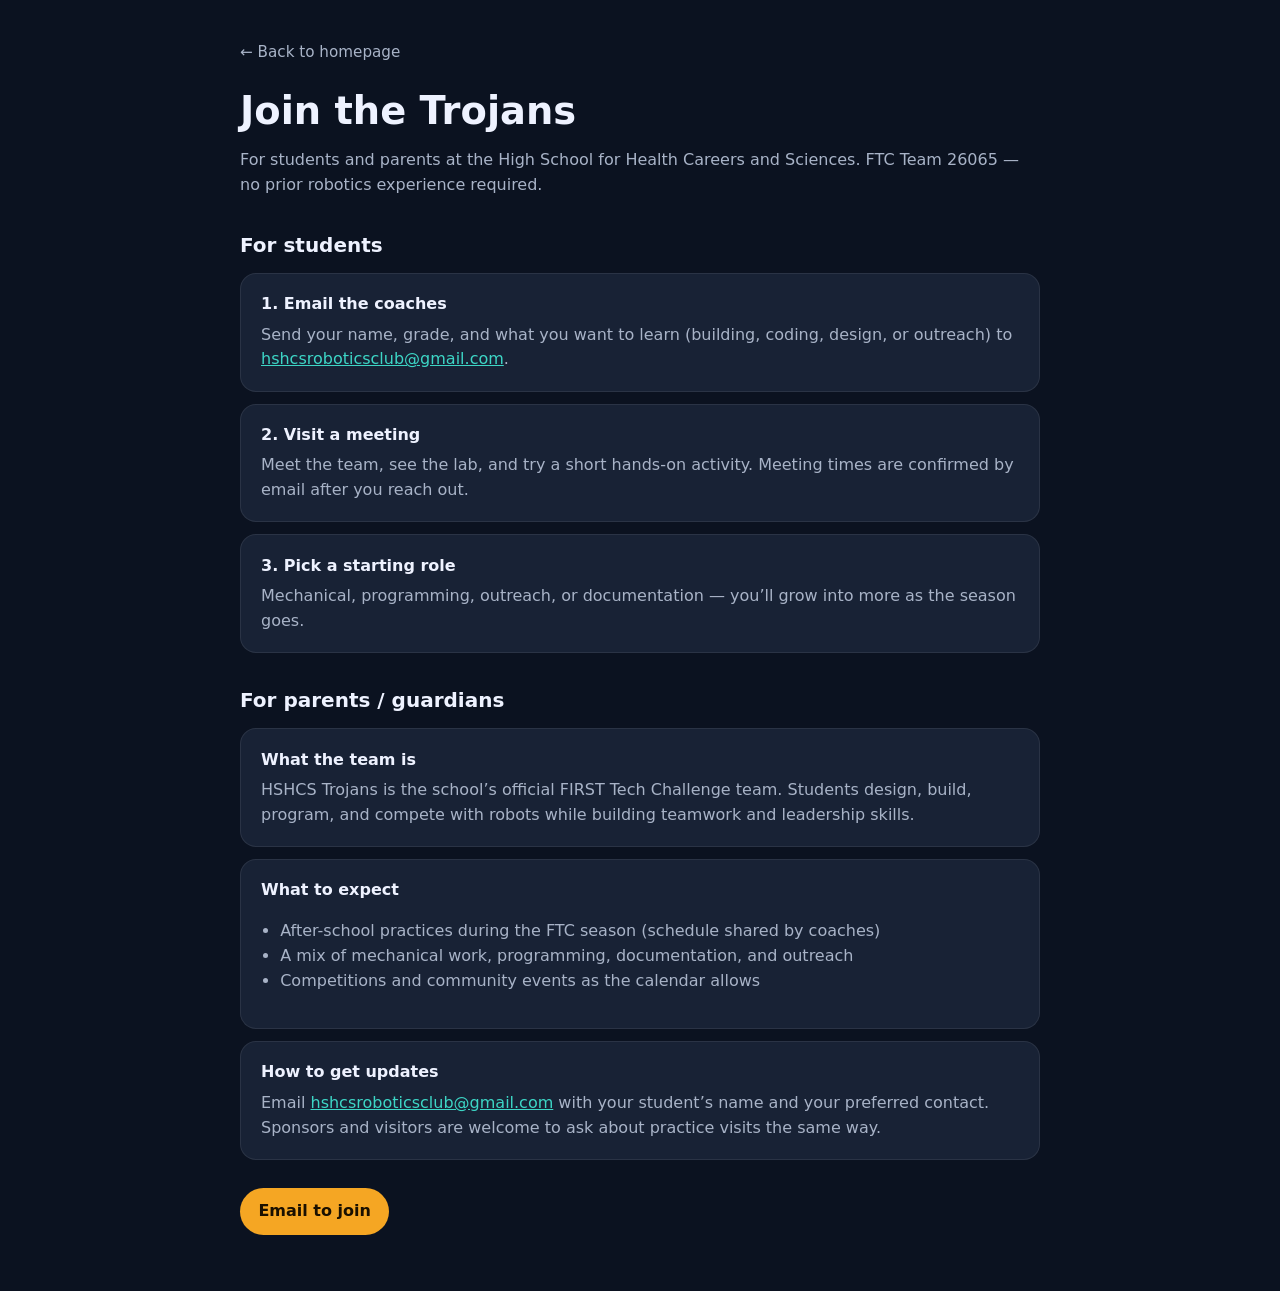
==== join.html @ bd502b24 "Redesign homepage; add join, sponsors, robots, sitemap, favicon" ====
<!DOCTYPE html>
<html lang="en">
<head>
  <meta charset="utf-8" />
  <meta name="viewport" content="width=device-width, initial-scale=1" />
  <title>Join &amp; Parents | HSHCS Trojans FTC 26065</title>
  <meta name="description" content="How students join HSHCS Trojans FTC Team 26065, and what parents need to know." />
  <meta name="theme-color" content="#0b1220" />
  <style>
    :root {
      --bg: #0b1220; --surface: #121a2b; --card: #182235; --text: #eef2ff;
      --muted: #a8b3c7; --accent: #f5a623; --accent-2: #3dd6c6;
      --line: rgba(255,255,255,0.08); --radius: 16px; --max: 800px;
      --font: "Segoe UI", system-ui, -apple-system, sans-serif;
    }
    * { box-sizing: border-box; }
    body { margin: 0; font-family: var(--font); background: var(--bg); color: var(--text); line-height: 1.55; }
    a { color: var(--accent-2); }
    .wrap { width: min(var(--max), calc(100% - 2rem)); margin: 0 auto; padding: 2.5rem 0 3.5rem; }
    .back { color: var(--muted); text-decoration: none; font-size: 0.95rem; }
    .back:hover { color: var(--text); }
    h1 { font-size: clamp(1.8rem, 4vw, 2.4rem); margin: 1rem 0 0.5rem; }
    .lede { color: var(--muted); margin: 0 0 2rem; }
    h2 { margin: 2rem 0 0.75rem; font-size: 1.25rem; }
    .card { background: var(--card); border: 1px solid var(--line); border-radius: var(--radius); padding: 1.15rem 1.25rem; margin: 0.75rem 0; }
    .card p { margin: 0.35rem 0 0; color: var(--muted); }
    .btn {
      display: inline-flex; margin-top: 1rem; background: var(--accent); color: #1a1000;
      font-weight: 700; text-decoration: none; border-radius: 999px; padding: 0.7rem 1.15rem;
    }
    ul { color: var(--muted); padding-left: 1.2rem; }
  </style>
</head>
<body>
  <div class="wrap">
    <a class="back" href="index.html">← Back to homepage</a>
    <h1>Join the Trojans</h1>
    <p class="lede">For students and parents at the High School for Health Careers and Sciences. FTC Team 26065 — no prior robotics experience required.</p>

    <h2>For students</h2>
    <div class="card"><strong>1. Email the coaches</strong><p>Send your name, grade, and what you want to learn (building, coding, design, or outreach) to <a href="mailto:hshcsroboticsclub@gmail.com">hshcsroboticsclub@gmail.com</a>.</p></div>
    <div class="card"><strong>2. Visit a meeting</strong><p>Meet the team, see the lab, and try a short hands-on activity. Meeting times are confirmed by email after you reach out.</p></div>
    <div class="card"><strong>3. Pick a starting role</strong><p>Mechanical, programming, outreach, or documentation — you’ll grow into more as the season goes.</p></div>

    <h2>For parents / guardians</h2>
    <div class="card">
      <strong>What the team is</strong>
      <p>HSHCS Trojans is the school’s official FIRST Tech Challenge team. Students design, build, program, and compete with robots while building teamwork and leadership skills.</p>
    </div>
    <div class="card">
      <strong>What to expect</strong>
      <ul>
        <li>After-school practices during the FTC season (schedule shared by coaches)</li>
        <li>A mix of mechanical work, programming, documentation, and outreach</li>
        <li>Competitions and community events as the calendar allows</li>
      </ul>
    </div>
    <div class="card">
      <strong>How to get updates</strong>
      <p>Email <a href="mailto:hshcsroboticsclub@gmail.com">hshcsroboticsclub@gmail.com</a> with your student’s name and your preferred contact. Sponsors and visitors are welcome to ask about practice visits the same way.</p>
    </div>

    <a class="btn" href="mailto:hshcsroboticsclub@gmail.com?subject=Join%20HSHCS%20Trojans%20FTC%2026065">Email to join</a>
  </div>
</body>
</html>
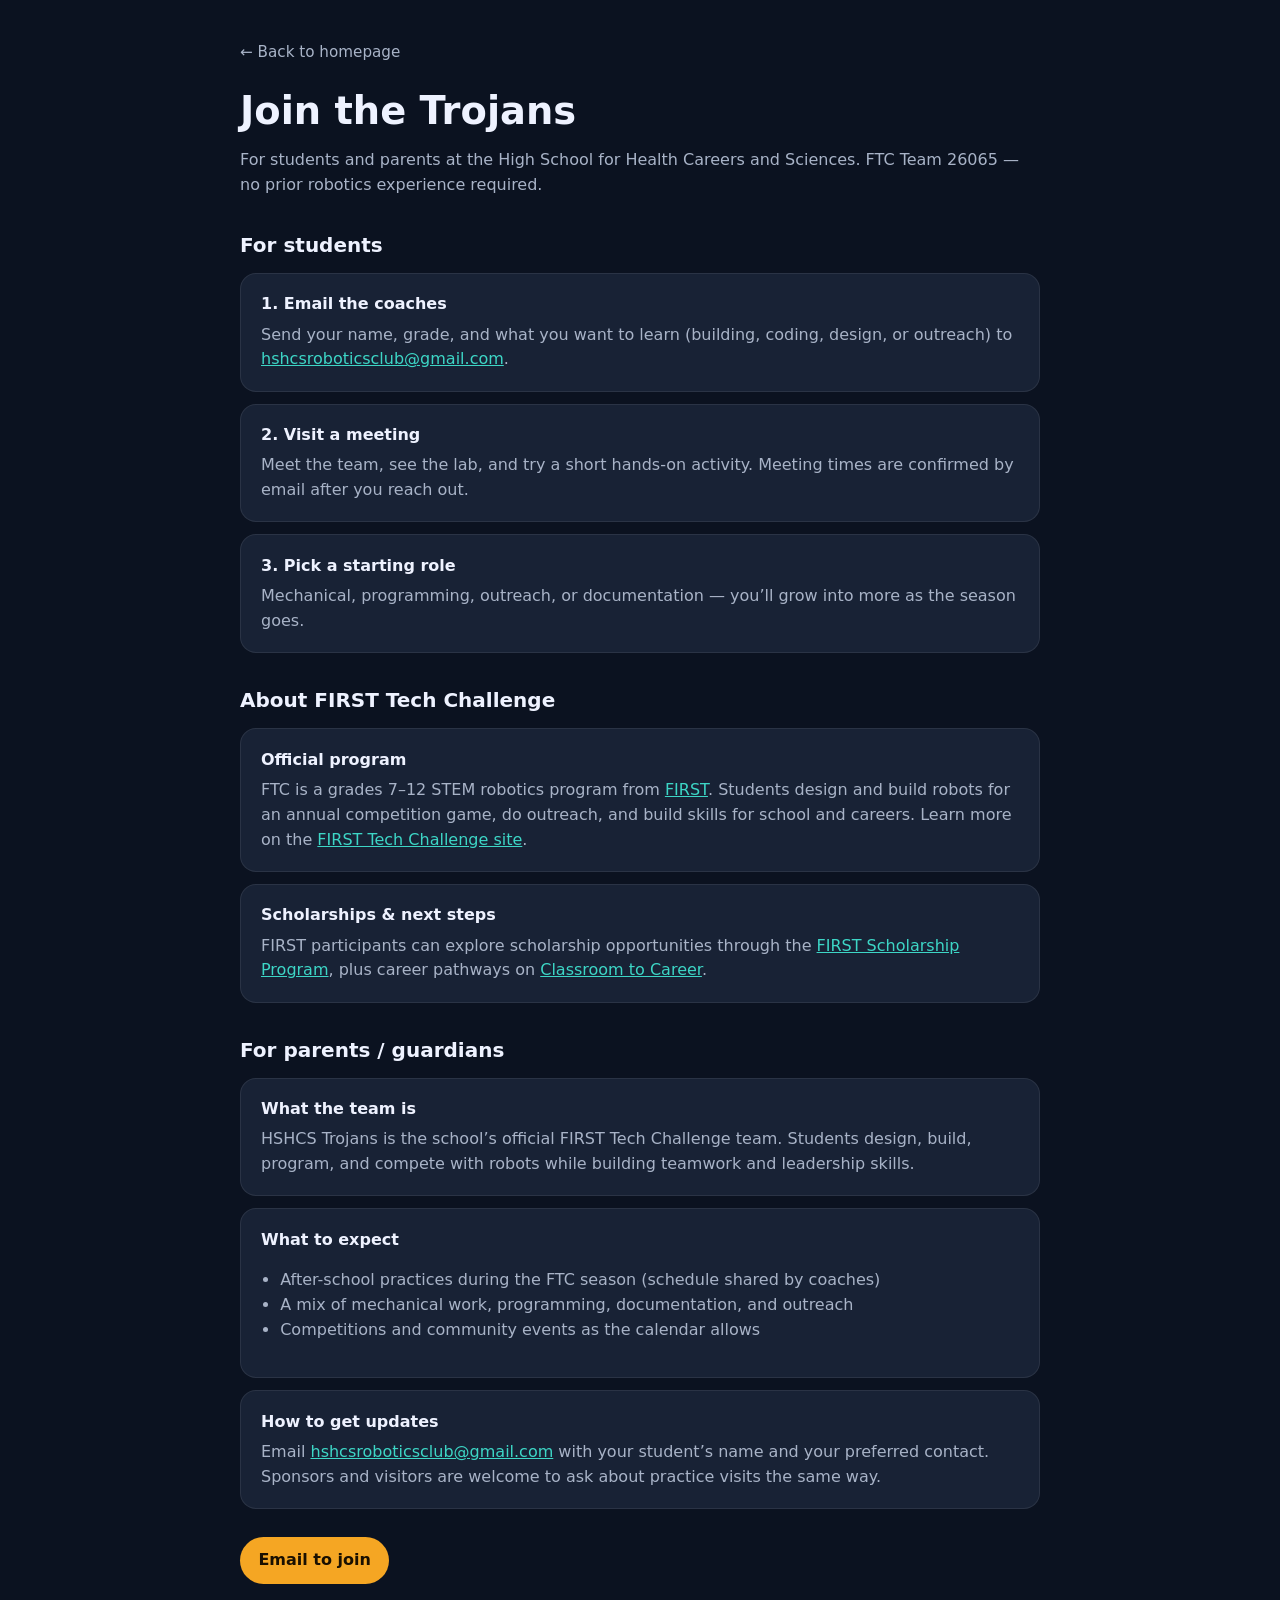
==== commit cd5442e9: "Add FIRST Tech Challenge program, competition, scholarship links" ====
--- a/join.html
+++ b/join.html
@@ -42,6 +42,16 @@
     <div class="card"><strong>2. Visit a meeting</strong><p>Meet the team, see the lab, and try a short hands-on activity. Meeting times are confirmed by email after you reach out.</p></div>
     <div class="card"><strong>3. Pick a starting role</strong><p>Mechanical, programming, outreach, or documentation — you’ll grow into more as the season goes.</p></div>
 
+    <h2>About FIRST Tech Challenge</h2>
+    <div class="card">
+      <strong>Official program</strong>
+      <p>FTC is a grades 7–12 STEM robotics program from <a href="https://www.firstinspires.org/programs/ftc/" rel="noopener" target="_blank">FIRST</a>. Students design and build robots for an annual competition game, do outreach, and build skills for school and careers. Learn more on the <a href="https://www.firstinspires.org/programs/ftc/" rel="noopener" target="_blank">FIRST Tech Challenge site</a>.</p>
+    </div>
+    <div class="card">
+      <strong>Scholarships &amp; next steps</strong>
+      <p>FIRST participants can explore scholarship opportunities through the <a href="https://www.firstinspires.org/resources/library/scholarships" rel="noopener" target="_blank">FIRST Scholarship Program</a>, plus career pathways on <a href="https://www.firstinspires.org/programs/careers-and-scholarships" rel="noopener" target="_blank">Classroom to Career</a>.</p>
+    </div>
+
     <h2>For parents / guardians</h2>
     <div class="card">
       <strong>What the team is</strong>
